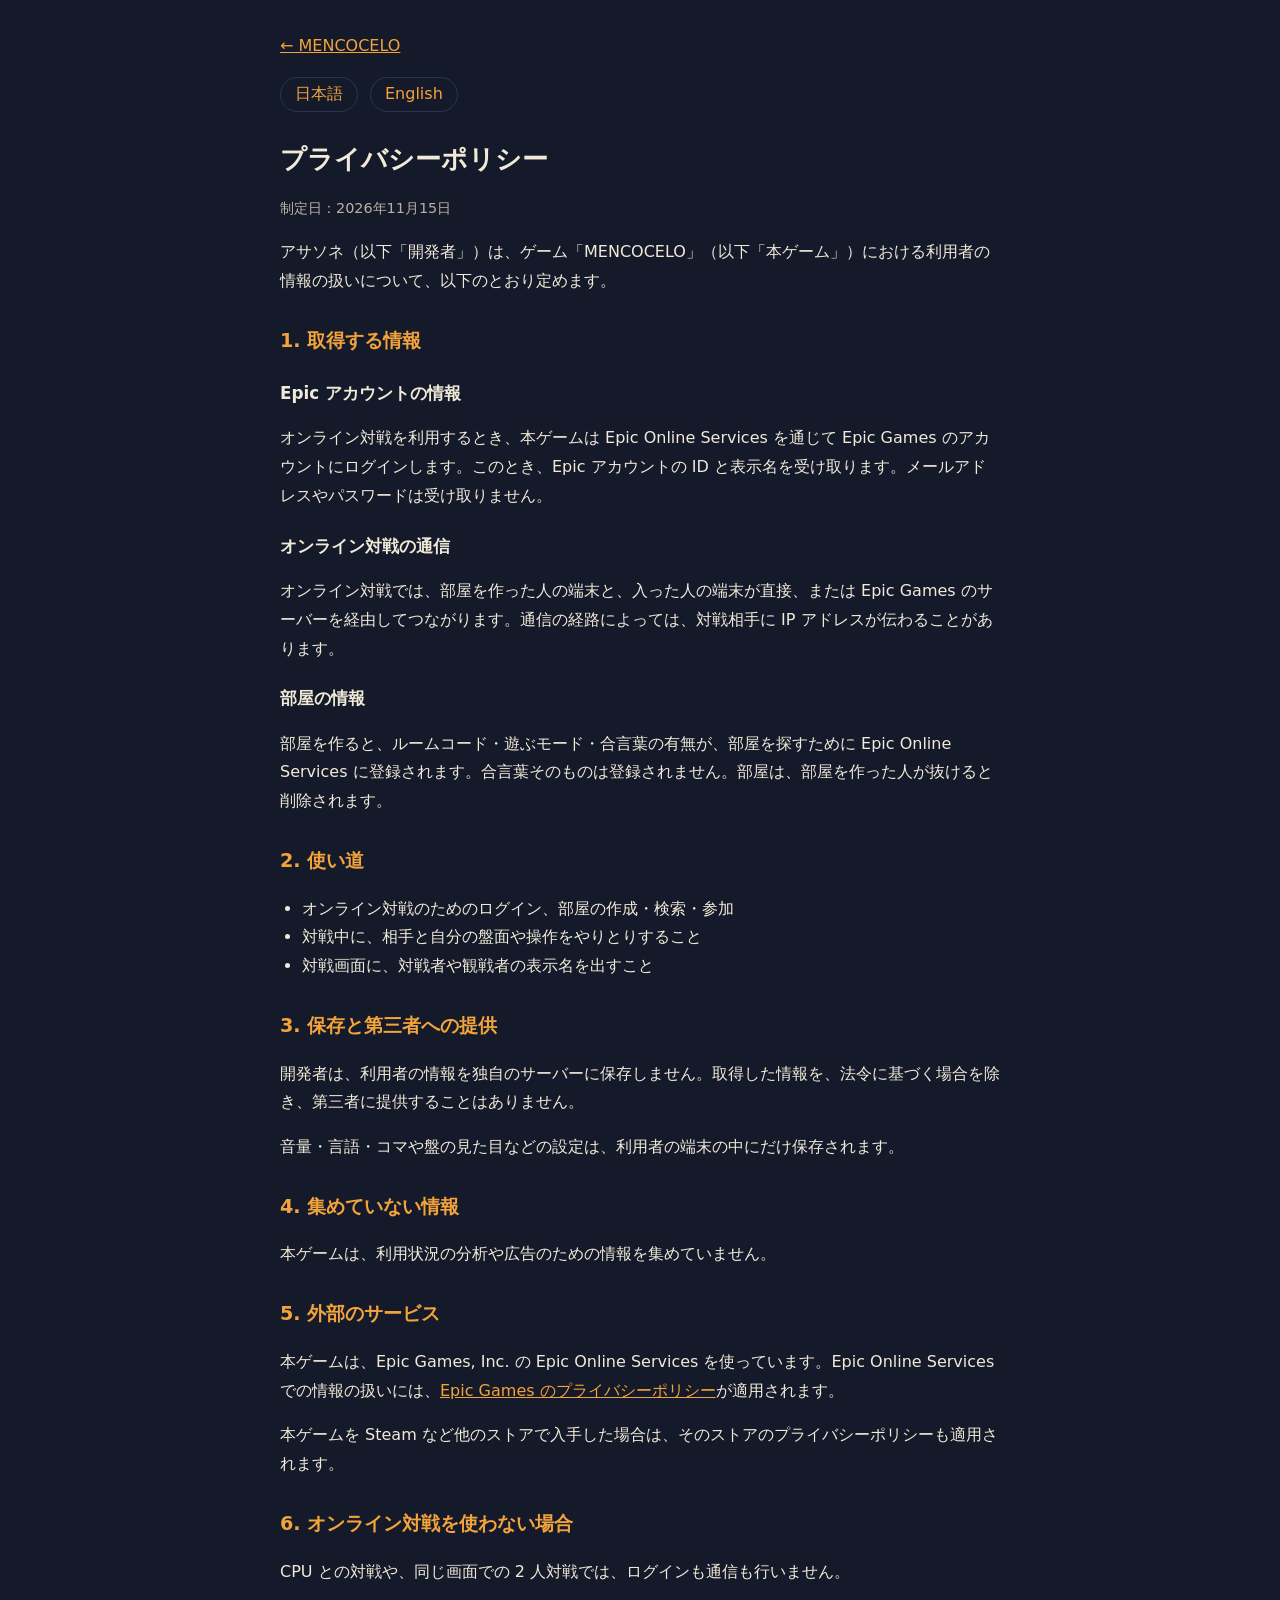
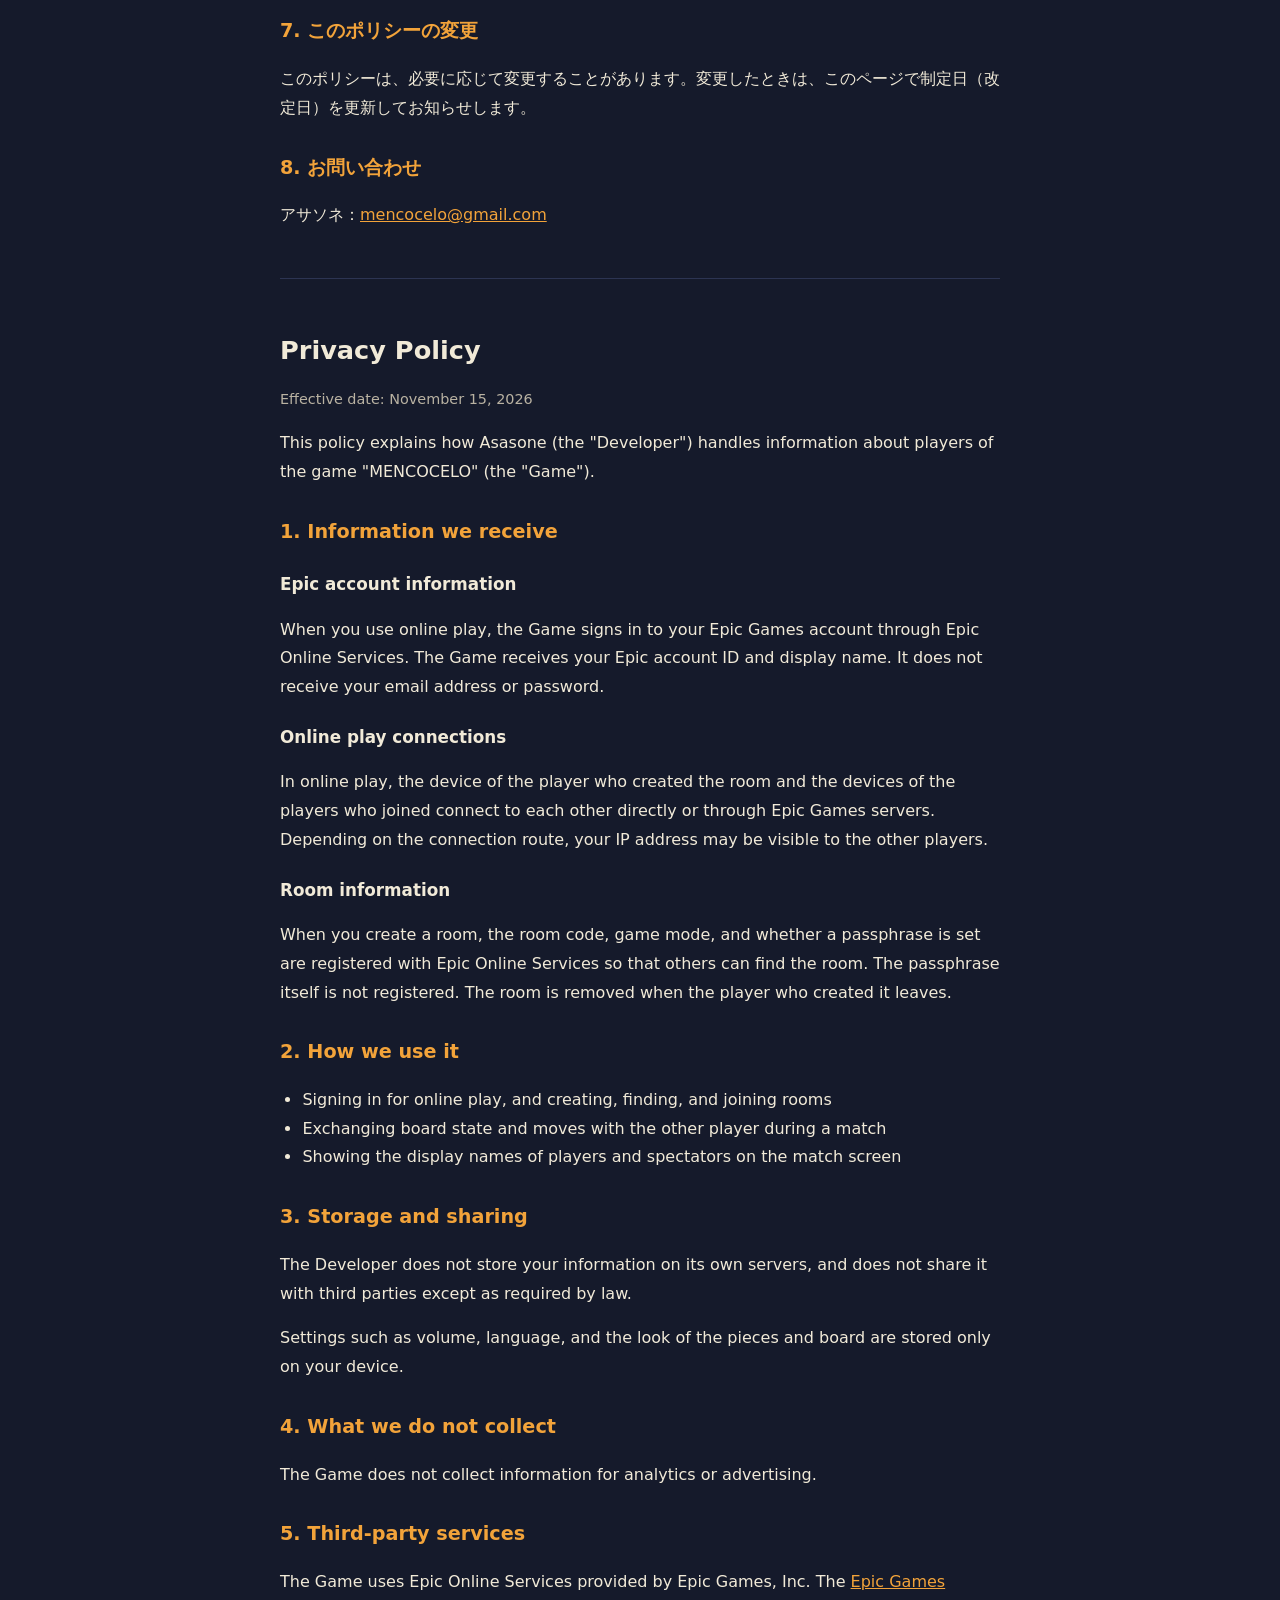
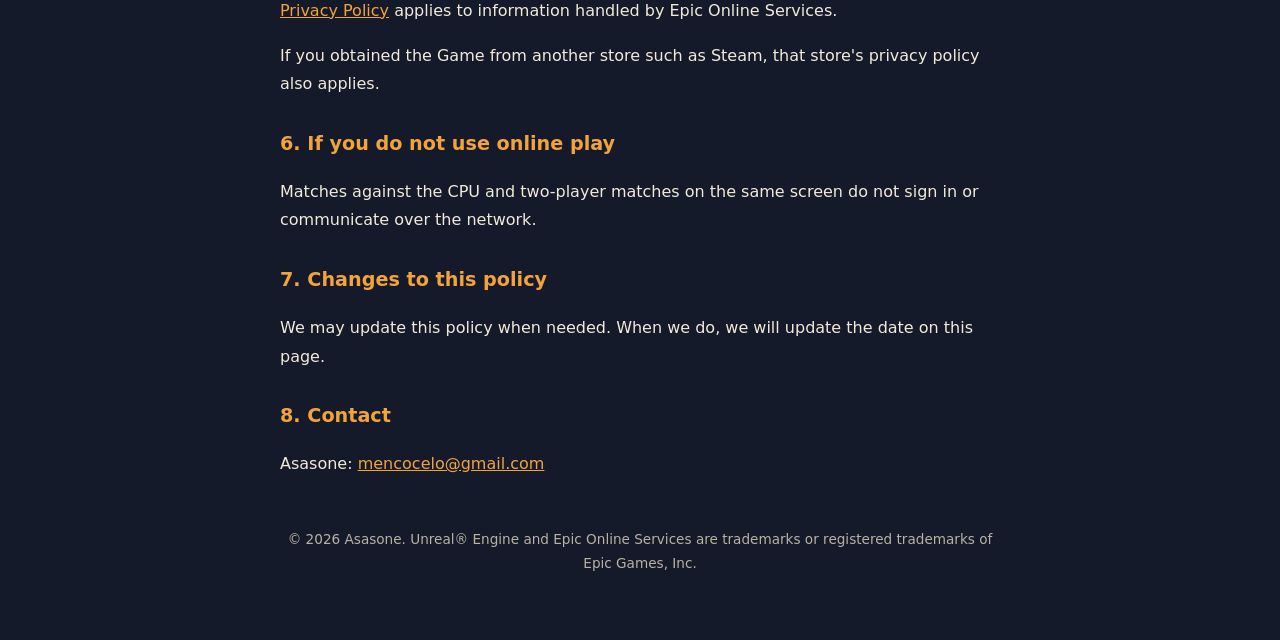
==== privacy.html @ 34c98d97 "サイトを公開" ====
<!doctype html>
<html lang="ja">
<head>
<meta charset="utf-8">
<meta name="viewport" content="width=device-width, initial-scale=1">
<title>MENCOCELO プライバシーポリシー / Privacy Policy</title>
<link rel="icon" href="icon.png">
<link rel="stylesheet" href="style.css">
</head>
<body>
<div class="wrap">
	<nav class="back"><a href="./">← MENCOCELO</a></nav>
	<div class="lang"><a href="#ja">日本語</a><a href="#en">English</a></div>

	<!-- ===== 日本語 ===== -->
	<section id="ja" lang="ja">
		<h1>プライバシーポリシー</h1>
		<p class="updated">制定日：2026年11月15日</p>
		<p>アサソネ（以下「開発者」）は、ゲーム「MENCOCELO」（以下「本ゲーム」）における利用者の情報の扱いについて、以下のとおり定めます。</p>

		<h2>1. 取得する情報</h2>
		<h3>Epic アカウントの情報</h3>
		<p>オンライン対戦を利用するとき、本ゲームは Epic Online Services を通じて Epic Games のアカウントにログインします。このとき、Epic アカウントの ID と表示名を受け取ります。メールアドレスやパスワードは受け取りません。</p>
		<h3>オンライン対戦の通信</h3>
		<p>オンライン対戦では、部屋を作った人の端末と、入った人の端末が直接、または Epic Games のサーバーを経由してつながります。通信の経路によっては、対戦相手に IP アドレスが伝わることがあります。</p>
		<h3>部屋の情報</h3>
		<p>部屋を作ると、ルームコード・遊ぶモード・合言葉の有無が、部屋を探すために Epic Online Services に登録されます。合言葉そのものは登録されません。部屋は、部屋を作った人が抜けると削除されます。</p>

		<h2>2. 使い道</h2>
		<ul>
			<li>オンライン対戦のためのログイン、部屋の作成・検索・参加</li>
			<li>対戦中に、相手と自分の盤面や操作をやりとりすること</li>
			<li>対戦画面に、対戦者や観戦者の表示名を出すこと</li>
		</ul>

		<h2>3. 保存と第三者への提供</h2>
		<p>開発者は、利用者の情報を独自のサーバーに保存しません。取得した情報を、法令に基づく場合を除き、第三者に提供することはありません。</p>
		<p>音量・言語・コマや盤の見た目などの設定は、利用者の端末の中にだけ保存されます。</p>

		<h2>4. 集めていない情報</h2>
		<p>本ゲームは、利用状況の分析や広告のための情報を集めていません。</p>

		<h2>5. 外部のサービス</h2>
		<p>本ゲームは、Epic Games, Inc. の Epic Online Services を使っています。Epic Online Services での情報の扱いには、<a href="https://www.epicgames.com/site/privacypolicy" rel="noopener">Epic Games のプライバシーポリシー</a>が適用されます。</p>
		<p>本ゲームを Steam など他のストアで入手した場合は、そのストアのプライバシーポリシーも適用されます。</p>

		<h2>6. オンライン対戦を使わない場合</h2>
		<p>CPU との対戦や、同じ画面での 2 人対戦では、ログインも通信も行いません。</p>

		<h2>7. このポリシーの変更</h2>
		<p>このポリシーは、必要に応じて変更することがあります。変更したときは、このページで制定日（改定日）を更新してお知らせします。</p>

		<h2>8. お問い合わせ</h2>
		<p>アサソネ：<a href="mailto:mencocelo@gmail.com">mencocelo@gmail.com</a></p>
	</section>

	<hr style="border: none; border-top: 1px solid var(--line); margin: 48px 0;">

	<!-- ===== English ===== -->
	<section id="en" lang="en">
		<h1>Privacy Policy</h1>
		<p class="updated">Effective date: November 15, 2026</p>
		<p>This policy explains how Asasone (the "Developer") handles information about players of the game "MENCOCELO" (the "Game").</p>

		<h2>1. Information we receive</h2>
		<h3>Epic account information</h3>
		<p>When you use online play, the Game signs in to your Epic Games account through Epic Online Services. The Game receives your Epic account ID and display name. It does not receive your email address or password.</p>
		<h3>Online play connections</h3>
		<p>In online play, the device of the player who created the room and the devices of the players who joined connect to each other directly or through Epic Games servers. Depending on the connection route, your IP address may be visible to the other players.</p>
		<h3>Room information</h3>
		<p>When you create a room, the room code, game mode, and whether a passphrase is set are registered with Epic Online Services so that others can find the room. The passphrase itself is not registered. The room is removed when the player who created it leaves.</p>

		<h2>2. How we use it</h2>
		<ul>
			<li>Signing in for online play, and creating, finding, and joining rooms</li>
			<li>Exchanging board state and moves with the other player during a match</li>
			<li>Showing the display names of players and spectators on the match screen</li>
		</ul>

		<h2>3. Storage and sharing</h2>
		<p>The Developer does not store your information on its own servers, and does not share it with third parties except as required by law.</p>
		<p>Settings such as volume, language, and the look of the pieces and board are stored only on your device.</p>

		<h2>4. What we do not collect</h2>
		<p>The Game does not collect information for analytics or advertising.</p>

		<h2>5. Third-party services</h2>
		<p>The Game uses Epic Online Services provided by Epic Games, Inc. The <a href="https://www.epicgames.com/site/privacypolicy" rel="noopener">Epic Games Privacy Policy</a> applies to information handled by Epic Online Services.</p>
		<p>If you obtained the Game from another store such as Steam, that store's privacy policy also applies.</p>

		<h2>6. If you do not use online play</h2>
		<p>Matches against the CPU and two-player matches on the same screen do not sign in or communicate over the network.</p>

		<h2>7. Changes to this policy</h2>
		<p>We may update this policy when needed. When we do, we will update the date on this page.</p>

		<h2>8. Contact</h2>
		<p>Asasone: <a href="mailto:mencocelo@gmail.com">mencocelo@gmail.com</a></p>
	</section>

	<footer>© 2026 Asasone. Unreal® Engine and Epic Online Services are trademarks or registered trademarks of Epic Games, Inc.</footer>
</div>
</body>
</html>
---- style.css ----
/* MENCOCELO の紹介サイト（GitHub Pages）の見た目。ゲームのメニューと同じ紺と琥珀色 */
:root {
	--bg: #151a2b;
	--panel: #1d2338;
	--text: #f1ead8;
	--sub: #b9b2a2;
	--accent: #f2a33a;
	--line: #2c3452;
}
* { box-sizing: border-box; }
body {
	margin: 0;
	background: var(--bg);
	color: var(--text);
	font-family: "M PLUS Rounded 1c", "Hiragino Maru Gothic ProN", "Meiryo", system-ui, sans-serif;
	line-height: 1.8;
}
a { color: var(--accent); }
.wrap { max-width: 760px; margin: 0 auto; padding: 32px 20px 64px; }
header.top { text-align: center; padding: 24px 0 8px; }
header.top img.logo { width: 100%; max-width: 560px; height: auto; }
.tagline { color: var(--sub); letter-spacing: 0.3em; margin: 4px 0 24px; }
.card {
	background: var(--panel);
	border: 1px solid var(--line);
	border-radius: 12px;
	padding: 20px 24px;
	margin: 20px 0;
}
.card p:first-child { margin-top: 0; }
.card p:last-child { margin-bottom: 0; }
h1 { font-size: 1.6rem; margin: 0 0 8px; }
h2 { font-size: 1.2rem; color: var(--accent); margin: 28px 0 8px; }
h3 { font-size: 1.05rem; margin: 20px 0 4px; }
ul { padding-left: 1.4em; }
.lang { display: flex; gap: 12px; margin: 8px 0 24px; }
.lang a {
	text-decoration: none;
	border: 1px solid var(--line);
	border-radius: 999px;
	padding: 2px 14px;
}
.updated { color: var(--sub); font-size: 0.9rem; }
nav.back { margin-bottom: 16px; }
footer { color: var(--sub); font-size: 0.85rem; text-align: center; margin-top: 48px; }
@media (max-width: 480px) {
	.wrap { padding: 20px 16px 48px; }
	.card { padding: 16px; }
}
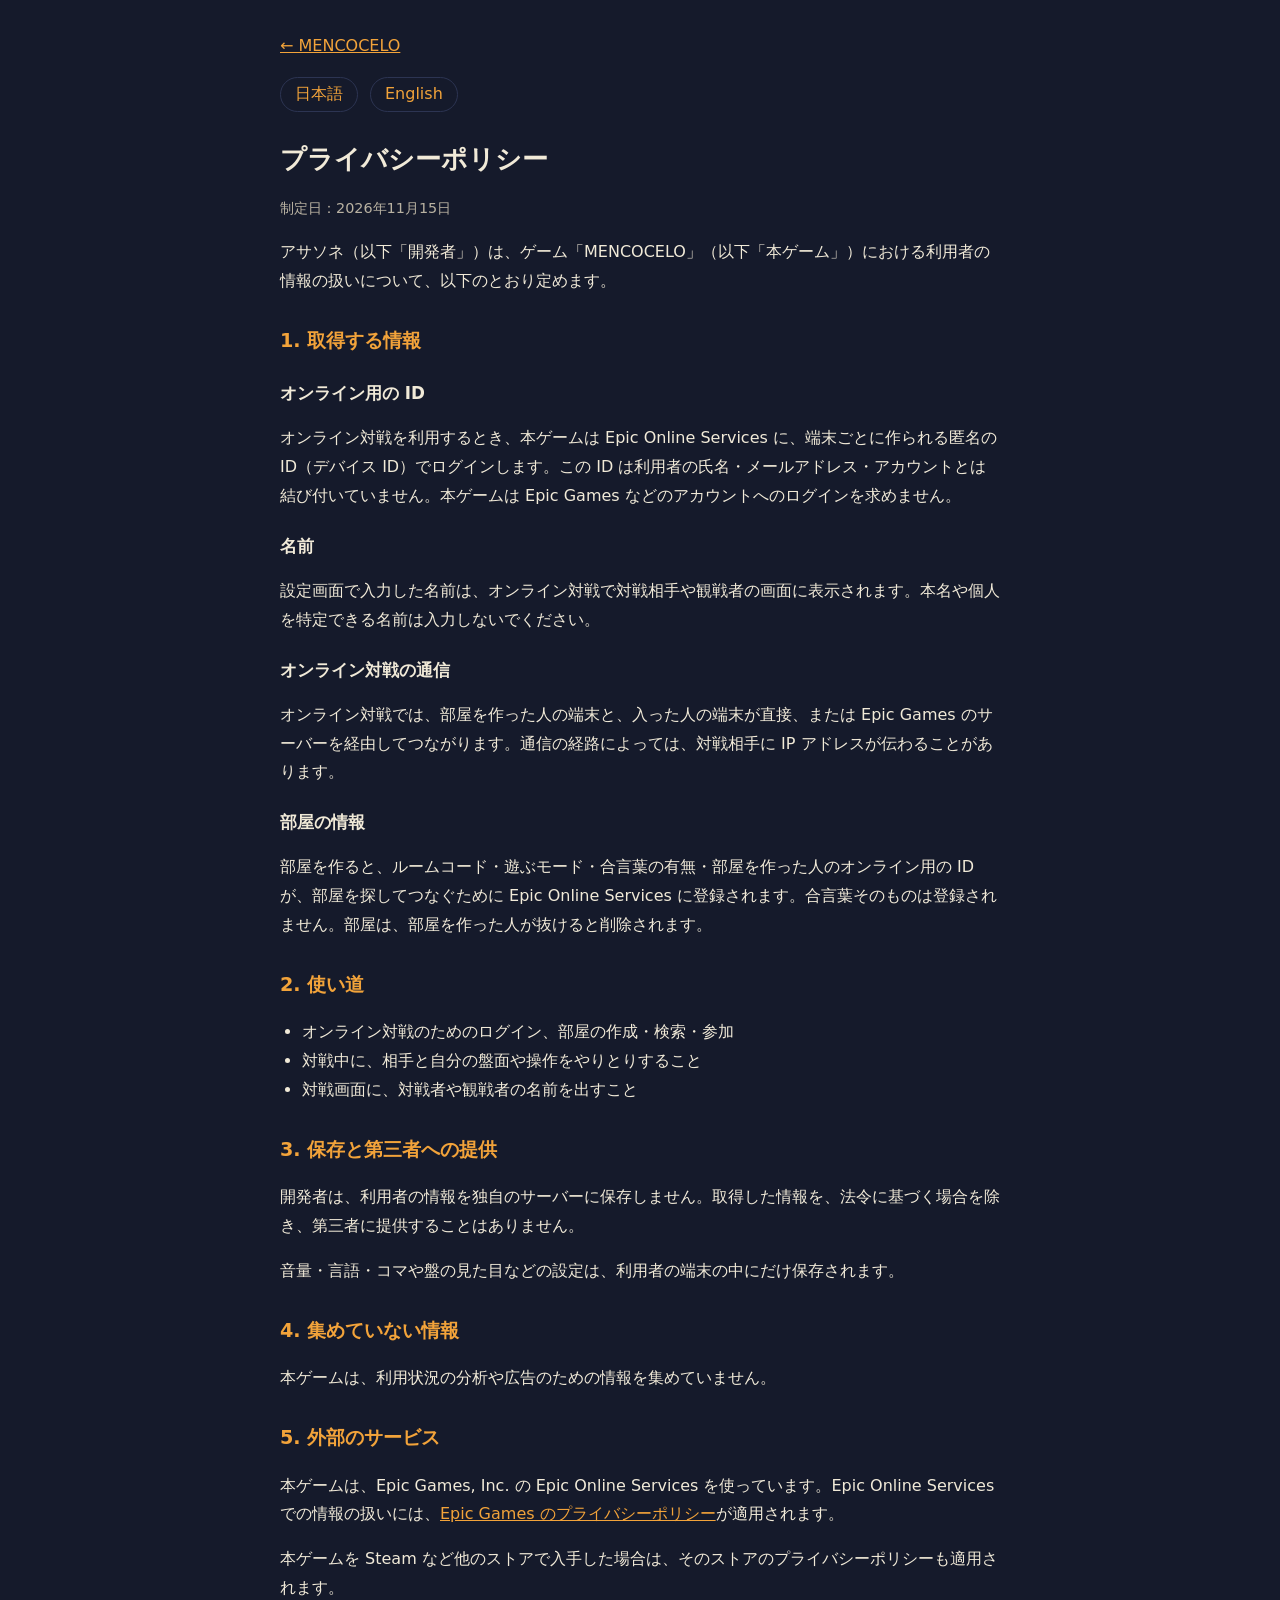
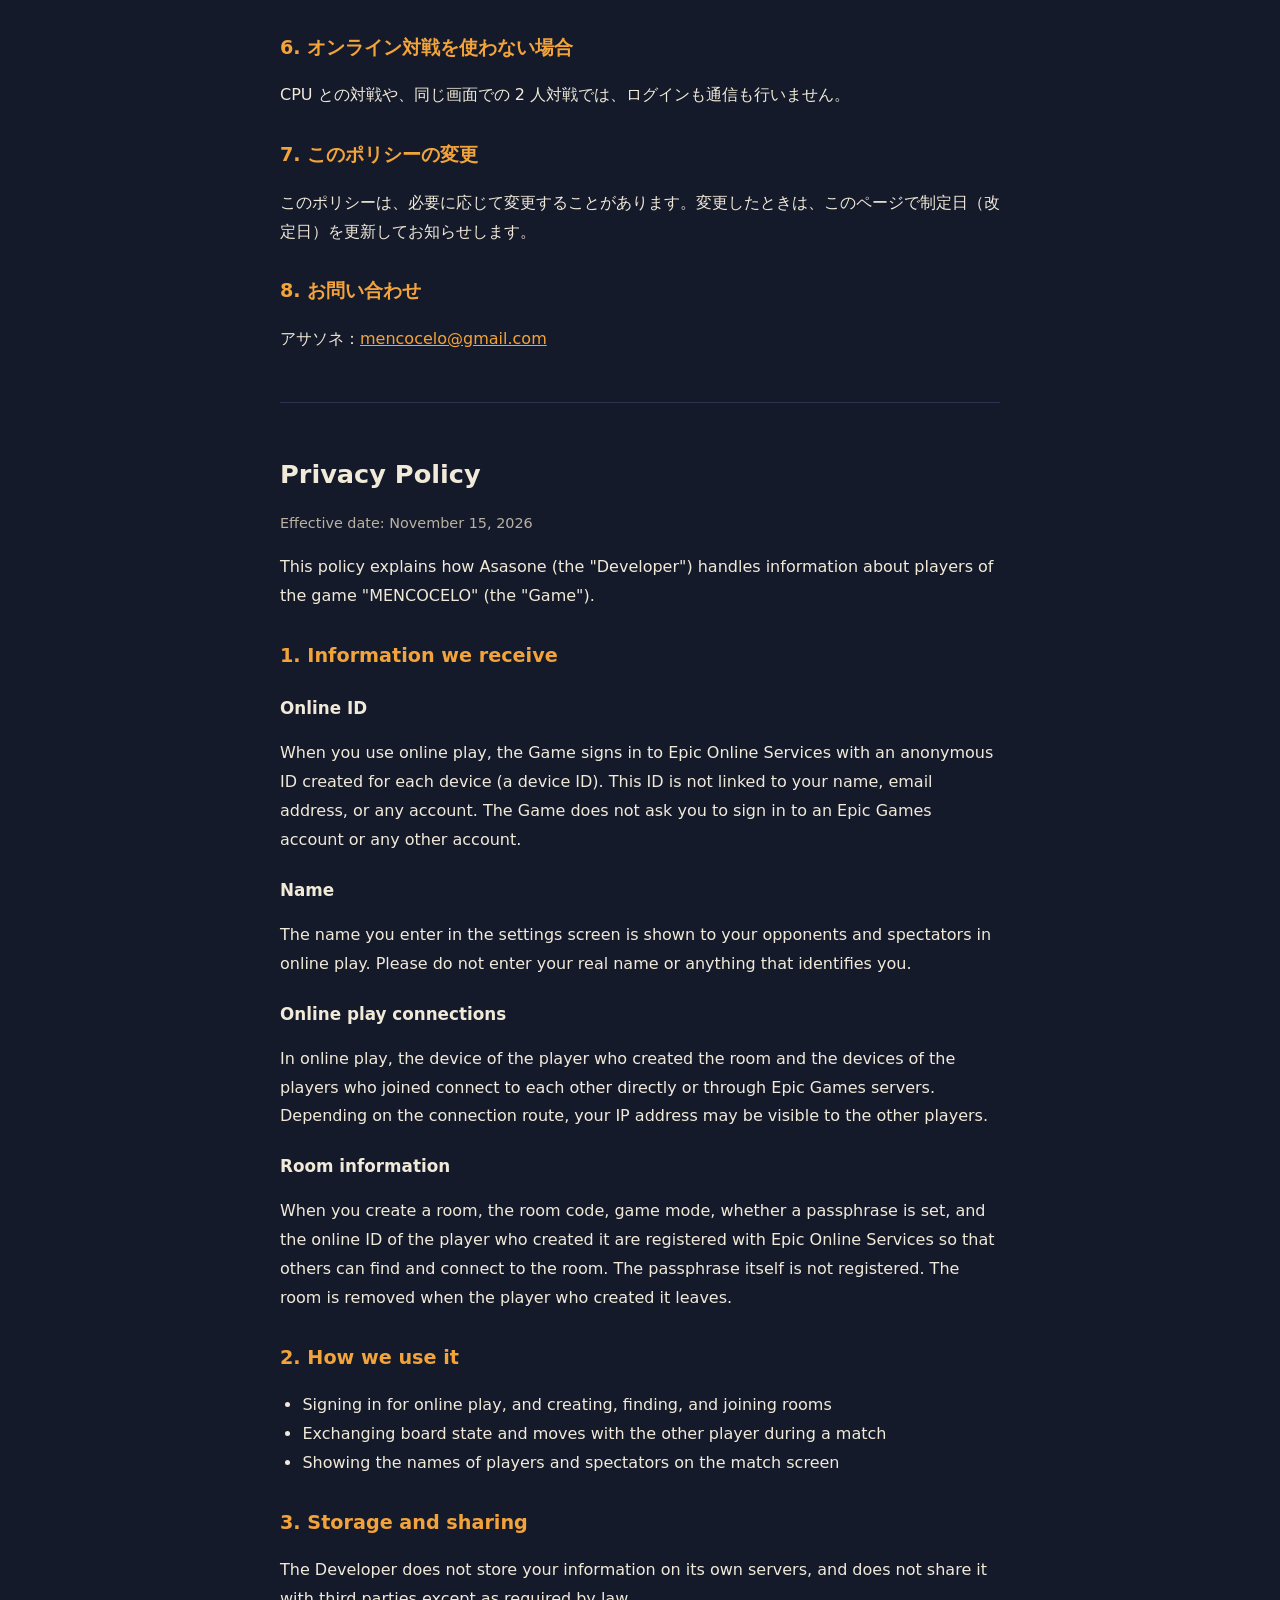
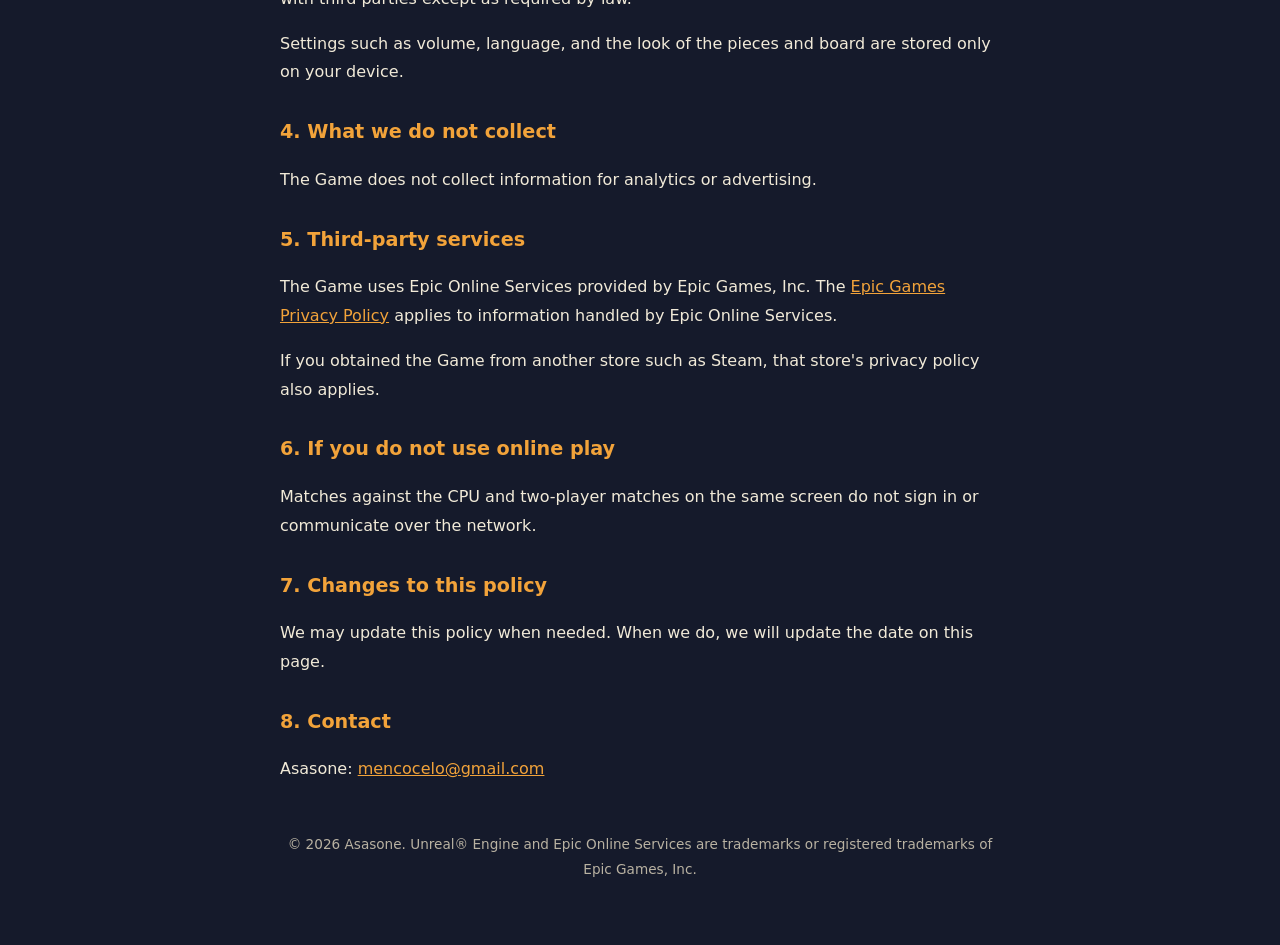
==== commit 512c5351: "プライバシーポリシーの更新" ====
--- a/privacy.html
+++ b/privacy.html
@@ -19,18 +19,20 @@
 		<p>アサソネ（以下「開発者」）は、ゲーム「MENCOCELO」（以下「本ゲーム」）における利用者の情報の扱いについて、以下のとおり定めます。</p>
 
 		<h2>1. 取得する情報</h2>
-		<h3>Epic アカウントの情報</h3>
-		<p>オンライン対戦を利用するとき、本ゲームは Epic Online Services を通じて Epic Games のアカウントにログインします。このとき、Epic アカウントの ID と表示名を受け取ります。メールアドレスやパスワードは受け取りません。</p>
+		<h3>オンライン用の ID</h3>
+		<p>オンライン対戦を利用するとき、本ゲームは Epic Online Services に、端末ごとに作られる匿名の ID（デバイス ID）でログインします。この ID は利用者の氏名・メールアドレス・アカウントとは結び付いていません。本ゲームは Epic Games などのアカウントへのログインを求めません。</p>
+		<h3>名前</h3>
+		<p>設定画面で入力した名前は、オンライン対戦で対戦相手や観戦者の画面に表示されます。本名や個人を特定できる名前は入力しないでください。</p>
 		<h3>オンライン対戦の通信</h3>
 		<p>オンライン対戦では、部屋を作った人の端末と、入った人の端末が直接、または Epic Games のサーバーを経由してつながります。通信の経路によっては、対戦相手に IP アドレスが伝わることがあります。</p>
 		<h3>部屋の情報</h3>
-		<p>部屋を作ると、ルームコード・遊ぶモード・合言葉の有無が、部屋を探すために Epic Online Services に登録されます。合言葉そのものは登録されません。部屋は、部屋を作った人が抜けると削除されます。</p>
+		<p>部屋を作ると、ルームコード・遊ぶモード・合言葉の有無・部屋を作った人のオンライン用の ID が、部屋を探してつなぐために Epic Online Services に登録されます。合言葉そのものは登録されません。部屋は、部屋を作った人が抜けると削除されます。</p>
 
 		<h2>2. 使い道</h2>
 		<ul>
 			<li>オンライン対戦のためのログイン、部屋の作成・検索・参加</li>
 			<li>対戦中に、相手と自分の盤面や操作をやりとりすること</li>
-			<li>対戦画面に、対戦者や観戦者の表示名を出すこと</li>
+			<li>対戦画面に、対戦者や観戦者の名前を出すこと</li>
 		</ul>
 
 		<h2>3. 保存と第三者への提供</h2>
@@ -63,18 +65,20 @@
 		<p>This policy explains how Asasone (the "Developer") handles information about players of the game "MENCOCELO" (the "Game").</p>
 
 		<h2>1. Information we receive</h2>
-		<h3>Epic account information</h3>
-		<p>When you use online play, the Game signs in to your Epic Games account through Epic Online Services. The Game receives your Epic account ID and display name. It does not receive your email address or password.</p>
+		<h3>Online ID</h3>
+		<p>When you use online play, the Game signs in to Epic Online Services with an anonymous ID created for each device (a device ID). This ID is not linked to your name, email address, or any account. The Game does not ask you to sign in to an Epic Games account or any other account.</p>
+		<h3>Name</h3>
+		<p>The name you enter in the settings screen is shown to your opponents and spectators in online play. Please do not enter your real name or anything that identifies you.</p>
 		<h3>Online play connections</h3>
 		<p>In online play, the device of the player who created the room and the devices of the players who joined connect to each other directly or through Epic Games servers. Depending on the connection route, your IP address may be visible to the other players.</p>
 		<h3>Room information</h3>
-		<p>When you create a room, the room code, game mode, and whether a passphrase is set are registered with Epic Online Services so that others can find the room. The passphrase itself is not registered. The room is removed when the player who created it leaves.</p>
+		<p>When you create a room, the room code, game mode, whether a passphrase is set, and the online ID of the player who created it are registered with Epic Online Services so that others can find and connect to the room. The passphrase itself is not registered. The room is removed when the player who created it leaves.</p>
 
 		<h2>2. How we use it</h2>
 		<ul>
 			<li>Signing in for online play, and creating, finding, and joining rooms</li>
 			<li>Exchanging board state and moves with the other player during a match</li>
-			<li>Showing the display names of players and spectators on the match screen</li>
+			<li>Showing the names of players and spectators on the match screen</li>
 		</ul>
 
 		<h2>3. Storage and sharing</h2>
